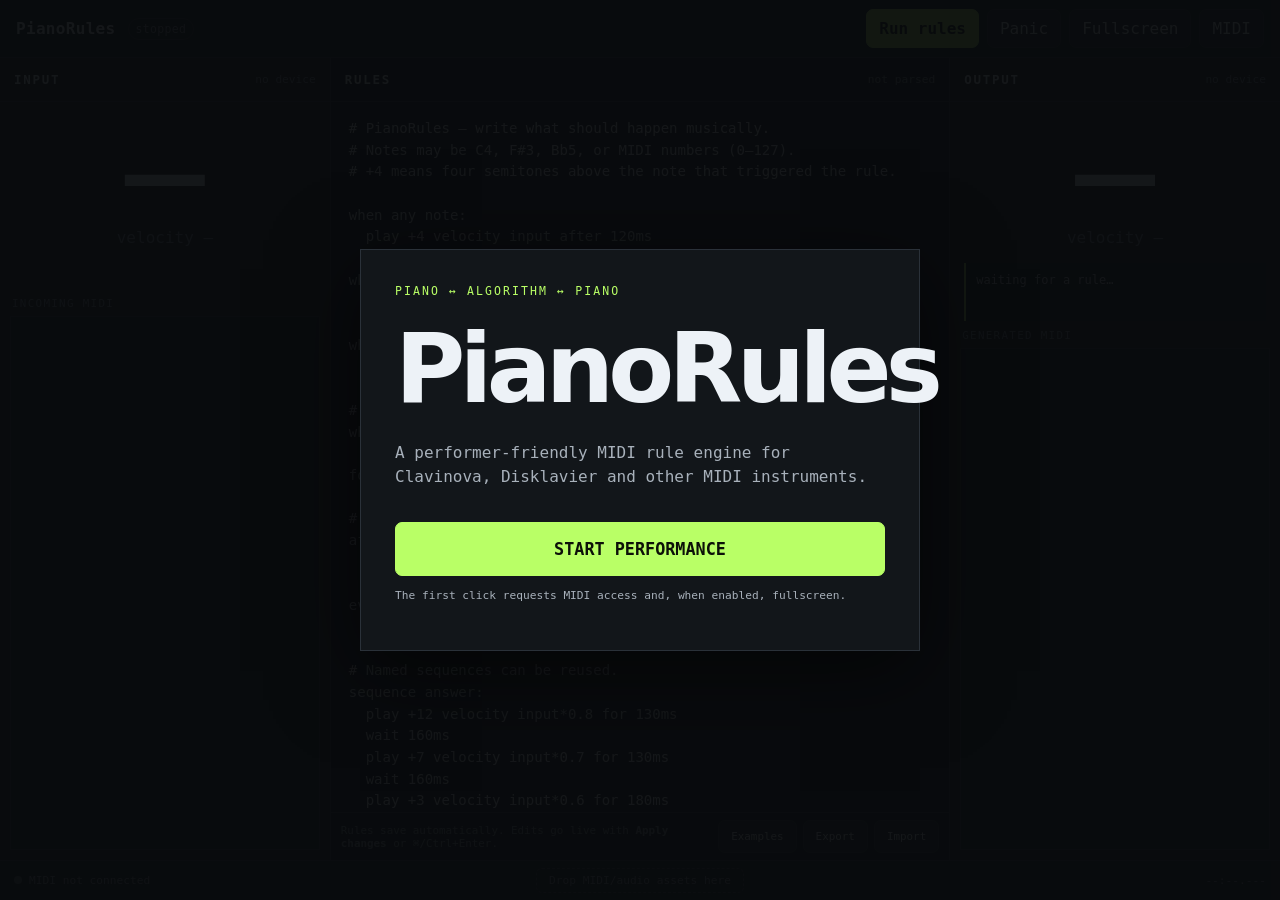
==== index.html @ c89cb998 "prototype v2" ====
<!doctype html>
<html lang="en">
<head>
  <meta charset="utf-8" />
  <meta name="viewport" content="width=device-width,initial-scale=1,viewport-fit=cover" />
  <meta name="theme-color" content="#0d0f12" />
  <title>PianoRules — browser MIDI rule engine</title>
  <link rel="stylesheet" href="styles.css" />
</head>
<body>
  <div id="startOverlay" class="start-overlay">
    <div class="start-card">
      <div class="eyebrow">PIANO ↔ ALGORITHM ↔ PIANO</div>
      <h1>PianoRules</h1>
      <p>A performer-friendly MIDI rule engine for Clavinova, Disklavier and other MIDI instruments.</p>
      <button id="startButton" class="primary huge">START PERFORMANCE</button>
      <p class="small">The first click requests MIDI access and, when enabled, fullscreen.</p>
      <div id="startError" class="error"></div>
    </div>
  </div>

  <header>
    <div class="brand">
      <strong>PianoRules</strong>
      <span id="engineStatus" class="status stopped">stopped</span>
    </div>
    <div class="toolbar">
      <button id="runButton" class="primary">Run rules</button>
      <button id="panicButton">Panic</button>
      <button id="fullscreenButton">Fullscreen</button>
      <button id="settingsButton">MIDI</button>
    </div>
  </header>

  <main class="workspace">
    <section class="panel monitor-panel">
      <div class="panel-title">
        <h2>INPUT</h2>
        <span id="inputDeviceLabel">no device</span>
      </div>
      <div id="inputHero" class="hero-note">—</div>
      <div id="inputVelocity" class="hero-sub">velocity —</div>
      <div id="heldNotes" class="chips"></div>
      <div class="log-title">incoming MIDI</div>
      <div id="inputLog" class="log"></div>
    </section>

    <section class="panel editor-panel">
      <div class="panel-title">
        <h2>RULES</h2>
        <span id="parseStatus">not parsed</span>
      </div>
      <textarea id="editor" spellcheck="false" aria-label="PianoRules editor"></textarea>
      <div class="editor-footer">
        <span>Rules save automatically. Edits go live with <strong>Apply changes</strong> or ⌘/Ctrl+Enter.</span>
        <div>
          <button id="examplesButton">Examples</button>
          <button id="exportButton">Export</button>
          <label class="button-label">Import<input id="importInput" type="file" accept=".rules,.txt,text/plain" /></label>
        </div>
      </div>
      <div id="diagnostics" class="diagnostics"></div>
    </section>

    <section class="panel monitor-panel">
      <div class="panel-title">
        <h2>OUTPUT</h2>
        <span id="outputDeviceLabel">no device</span>
      </div>
      <div id="outputHero" class="hero-note">—</div>
      <div id="outputVelocity" class="hero-sub">velocity —</div>
      <div id="ruleFired" class="rule-fired">waiting for a rule…</div>
      <div class="log-title">generated MIDI</div>
      <div id="outputLog" class="log"></div>
    </section>
  </main>

  <footer>
    <div><span class="dot" id="midiDot"></span><span id="midiFooter">MIDI not connected</span></div>
    <div id="assetDrop" class="asset-drop" title="Drop .mid or audio files here">Drop MIDI/audio assets here</div>
    <div id="clock">00:00.000</div>
  </footer>

  <dialog id="settingsDialog">
    <form method="dialog" class="dialog-card">
      <div class="dialog-title"><h2>MIDI setup</h2><button value="cancel" aria-label="Close">×</button></div>
      <label>Input device<select id="inputSelect"></select></label>
      <label>Output device<select id="outputSelect"></select></label>
      <label>Input channel<select id="inputChannel"><option value="all">All channels</option></select></label>
      <label>Output channel<select id="outputChannel"></select></label>
      <label class="check"><input id="fullscreenPreference" type="checkbox" /> Enter fullscreen when performance starts</label>
      <label class="check"><input id="echoGuard" type="checkbox" checked /> Ignore likely MIDI feedback from generated notes</label>
      <label>Echo-guard window <input id="echoGuardMs" type="number" min="0" max="1000" step="10" value="100" /> ms</label>
      <div class="hint">Configuration is remembered locally. If a device ID changes, PianoRules falls back to matching its name/manufacturer.</div>
      <button id="refreshMidiButton" type="button">Refresh MIDI devices</button>
    </form>
  </dialog>

  <dialog id="examplesDialog">
    <form method="dialog" class="dialog-card examples-card">
      <div class="dialog-title"><h2>Rule examples</h2><button value="cancel" aria-label="Close">×</button></div>
      <div id="examplesList"></div>
    </form>
  </dialog>

  <script type="module" src="app.js"></script>
</body>
</html>
---- styles.css ----
:root {
  color-scheme: dark;
  --bg: #0d0f12;
  --panel: #14181d;
  --panel2: #101317;
  --line: #2a3139;
  --text: #edf2f7;
  --muted: #85909c;
  --accent: #b9ff66;
  --danger: #ff6b6b;
  --ok: #7ef29a;
}
* { box-sizing: border-box; }
html, body { margin:0; width:100%; height:100%; overflow:hidden; background:var(--bg); color:var(--text); font-family: ui-monospace, SFMono-Regular, Menlo, Monaco, Consolas, monospace; }
button, select, input, textarea { font: inherit; }
button, .button-label { border:1px solid var(--line); color:var(--text); background:#1a2026; padding:.55rem .75rem; border-radius:7px; cursor:pointer; }
button:hover, .button-label:hover { border-color:#596573; }
button.primary { background:var(--accent); color:#0c1008; border-color:var(--accent); font-weight:800; }
button.huge { font-size:1.05rem; padding:1rem 1.4rem; width:100%; margin-top:1rem; }
header { height:58px; display:flex; align-items:center; justify-content:space-between; border-bottom:1px solid var(--line); padding:0 16px; background:#101317; }
.brand { display:flex; gap:12px; align-items:center; letter-spacing:.02em; }
.status { font-size:.72rem; padding:3px 7px; border-radius:999px; border:1px solid var(--line); color:var(--muted); }
.status.running { color:var(--ok); border-color:#2c6440; }
.toolbar { display:flex; gap:8px; }
.workspace { height:calc(100vh - 98px); display:grid; grid-template-columns:minmax(230px,.8fr) minmax(420px,1.5fr) minmax(230px,.8fr); gap:1px; background:var(--line); }
.panel { min-width:0; min-height:0; background:var(--panel); display:flex; flex-direction:column; }
.panel-title { height:44px; flex:0 0 44px; display:flex; align-items:center; justify-content:space-between; padding:0 14px; border-bottom:1px solid var(--line); }
.panel-title h2 { font-size:.78rem; margin:0; letter-spacing:.14em; }
.panel-title span { color:var(--muted); font-size:.7rem; overflow:hidden; text-overflow:ellipsis; white-space:nowrap; max-width:65%; }
.monitor-panel { padding-bottom:10px; }
.hero-note { font-family: ui-sans-serif, system-ui, sans-serif; font-size:clamp(3rem,7vw,7rem); font-weight:900; text-align:center; line-height:1; margin-top:28px; }
.hero-sub { text-align:center; color:var(--muted); margin-top:8px; }
.chips { min-height:42px; padding:13px; display:flex; flex-wrap:wrap; justify-content:center; align-content:flex-start; gap:6px; }
.chip { border:1px solid var(--line); background:var(--panel2); border-radius:999px; padding:4px 7px; font-size:.72rem; }
.rule-fired { min-height:58px; margin:16px 14px 0; padding:10px; border-left:2px solid var(--accent); background:var(--panel2); color:#cbd5df; font-size:.75rem; overflow:auto; }
.log-title { color:var(--muted); font-size:.68rem; text-transform:uppercase; letter-spacing:.12em; margin:8px 12px 6px; }
.log { flex:1; overflow:auto; margin:0 10px; background:var(--panel2); border:1px solid var(--line); padding:7px; font-size:.69rem; line-height:1.5; }
.log-row { display:grid; grid-template-columns:72px 1fr; gap:8px; border-bottom:1px solid #1c2228; padding:2px 0; }
.log-row .time { color:#65717d; }
.editor-panel { background:#0f1216; }
#editor { flex:1; resize:none; border:0; outline:0; background:#0f1216; color:#e8edf2; padding:16px 18px; font-size:14px; line-height:1.55; tab-size:2; }
.editor-footer { min-height:45px; border-top:1px solid var(--line); display:flex; align-items:center; justify-content:space-between; gap:10px; padding:7px 10px; color:var(--muted); font-size:.68rem; }
.editor-footer > div { display:flex; gap:6px; }
.button-label input { display:none; }
.diagnostics { max-height:110px; overflow:auto; border-top:1px solid var(--line); color:#ffb0b0; background:#1c1113; font-size:.7rem; padding:0 12px; }
.diagnostics:empty { display:none; }
footer { height:40px; display:grid; grid-template-columns:1fr 1fr 1fr; align-items:center; padding:0 14px; border-top:1px solid var(--line); color:var(--muted); font-size:.7rem; background:#101317; }
footer > :nth-child(2) { justify-self:center; }
footer > :last-child { justify-self:end; }
.dot { width:8px; height:8px; border-radius:50%; background:#59636d; display:inline-block; margin-right:7px; }
.dot.on { background:var(--ok); box-shadow:0 0 10px #7ef29a88; }
.asset-drop { padding:5px 12px; border:1px dashed #39424c; border-radius:6px; }
.asset-drop.drag { border-color:var(--accent); color:var(--accent); }
.start-overlay { position:fixed; z-index:100; inset:0; background:#090b0df2; display:grid; place-items:center; }
.start-overlay.hidden { display:none; }
.start-card { width:min(560px,90vw); border:1px solid var(--line); padding:34px; background:#12161a; box-shadow:0 20px 80px #0008; }
.start-card h1 { font-family:ui-sans-serif,system-ui,sans-serif; font-size:clamp(2.6rem,8vw,6rem); margin:.15em 0; letter-spacing:-.06em; }
.start-card p { color:#a8b1bb; line-height:1.55; }
.eyebrow { color:var(--accent); font-size:.72rem; letter-spacing:.18em; }
.small { font-size:.7rem; }
.error { color:#ff9b9b; margin-top:10px; font-size:.78rem; }
dialog { border:1px solid var(--line); border-radius:10px; color:var(--text); background:#12161a; padding:0; width:min(560px,92vw); box-shadow:0 30px 100px #000c; }
dialog::backdrop { background:#000a; }
.dialog-card { padding:18px; display:flex; flex-direction:column; gap:14px; }
.dialog-title { display:flex; justify-content:space-between; align-items:center; border-bottom:1px solid var(--line); padding-bottom:10px; }
.dialog-title h2 { margin:0; font-size:1rem; }
.dialog-title button { border:0; background:transparent; font-size:1.4rem; }
.dialog-card label { display:grid; grid-template-columns:150px 1fr; align-items:center; gap:10px; font-size:.8rem; }
.dialog-card select, .dialog-card input[type=number] { background:#0f1216; color:var(--text); border:1px solid var(--line); border-radius:6px; padding:8px; width:100%; }
.dialog-card label.check { grid-template-columns:auto 1fr; }
.hint { color:var(--muted); font-size:.7rem; line-height:1.45; }
.example { padding:12px 0; border-bottom:1px solid var(--line); }
.example h3 { font-size:.82rem; margin:0 0 6px; }
.example pre { margin:0 0 8px; padding:8px; background:#0d1013; overflow:auto; color:#b9c4cf; font-size:.7rem; }
@media (max-width: 900px) {
  .workspace { grid-template-columns:1fr 1.4fr; }
  .workspace > :last-child { display:none; }
}
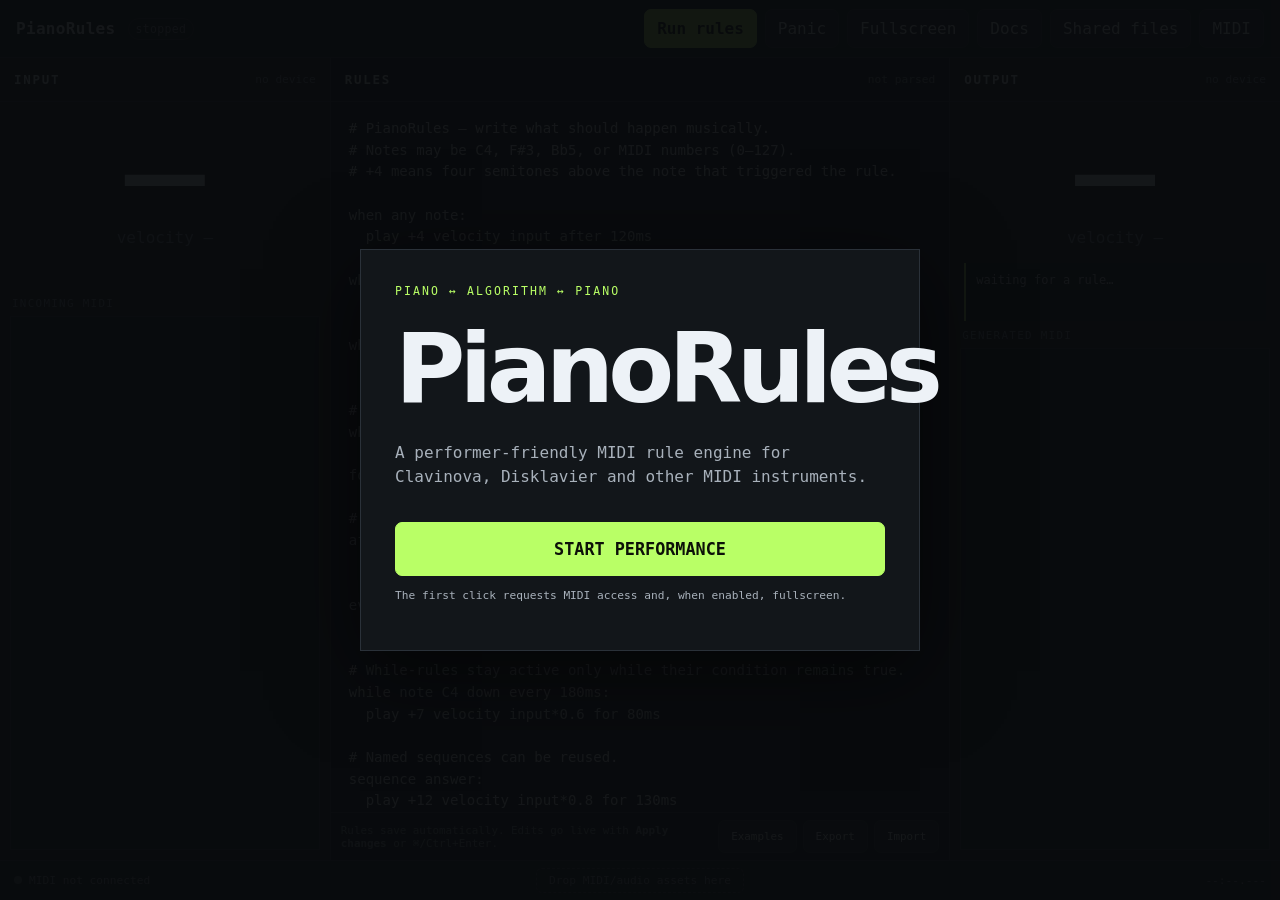
==== commit 67c1be5c: "prototype v3 docs" ====
--- a/index.html
+++ b/index.html
@@ -28,6 +28,8 @@
       <button id="runButton" class="primary">Run rules</button>
       <button id="panicButton">Panic</button>
       <button id="fullscreenButton">Fullscreen</button>
+      <a class="button-link" href="docs/" target="_blank" rel="noopener">Docs</a>
+      <a class="button-link" href="https://drive.google.com/drive/folders/13X9AR03kODoQFeSk52oS9WSVNPSqHkpw?usp=sharing" target="_blank" rel="noopener">Shared files</a>
       <button id="settingsButton">MIDI</button>
     </div>
   </header>
--- a/styles.css
+++ b/styles.css
@@ -13,8 +13,8 @@
 * { box-sizing: border-box; }
 html, body { margin:0; width:100%; height:100%; overflow:hidden; background:var(--bg); color:var(--text); font-family: ui-monospace, SFMono-Regular, Menlo, Monaco, Consolas, monospace; }
 button, select, input, textarea { font: inherit; }
-button, .button-label { border:1px solid var(--line); color:var(--text); background:#1a2026; padding:.55rem .75rem; border-radius:7px; cursor:pointer; }
-button:hover, .button-label:hover { border-color:#596573; }
+button, .button-label, .button-link { border:1px solid var(--line); color:var(--text); background:#1a2026; padding:.55rem .75rem; border-radius:7px; cursor:pointer; text-decoration:none; display:inline-block; }
+button:hover, .button-label:hover, .button-link:hover { border-color:#596573; }
 button.primary { background:var(--accent); color:#0c1008; border-color:var(--accent); font-weight:800; }
 button.huge { font-size:1.05rem; padding:1rem 1.4rem; width:100%; margin-top:1rem; }
 header { height:58px; display:flex; align-items:center; justify-content:space-between; border-bottom:1px solid var(--line); padding:0 16px; background:#101317; }
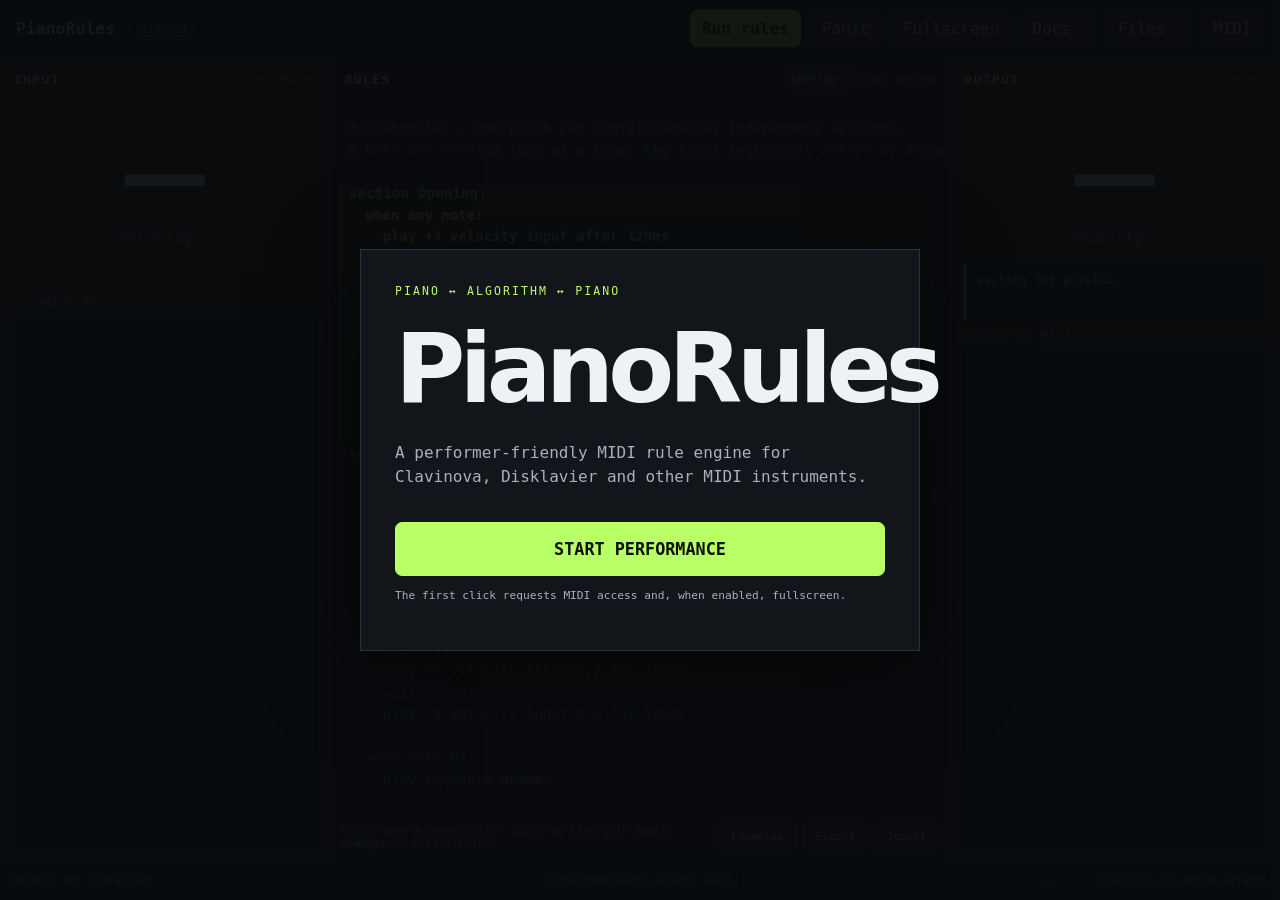
==== commit 72715408: "prototype v5 multisection" ====
--- a/index.html
+++ b/index.html
@@ -28,8 +28,8 @@
       <button id="runButton" class="primary">Run rules</button>
       <button id="panicButton">Panic</button>
       <button id="fullscreenButton">Fullscreen</button>
-      <a class="button-link" href="docs/" target="_blank" rel="noopener">Docs</a>
-      <a class="button-link" href="https://drive.google.com/drive/folders/13X9AR03kODoQFeSk52oS9WSVNPSqHkpw?usp=sharing" target="_blank" rel="noopener">Shared files</a>
+      <a class="toolbar-button" href="docs/" target="_blank" rel="noopener"><span>Docs</span><span class="toolbar-icon">↗</span></a>
+      <a class="toolbar-button" href="https://drive.google.com/drive/folders/13X9AR03kODoQFeSk52oS9WSVNPSqHkpw?usp=sharing" target="_blank" rel="noopener"><span>Files</span><span class="toolbar-icon">↗</span></a>
       <button id="settingsButton">MIDI</button>
     </div>
   </header>
@@ -50,9 +50,15 @@
     <section class="panel editor-panel">
       <div class="panel-title">
         <h2>RULES</h2>
-        <span id="parseStatus">not parsed</span>
+        <div class="panel-meta">
+          <span id="activeSectionBadge" class="section-badge">section —</span>
+          <span id="parseStatus">not parsed</span>
+        </div>
       </div>
-      <textarea id="editor" spellcheck="false" aria-label="PianoRules editor"></textarea>
+      <div class="editor-wrap">
+        <pre id="editorHighlight" class="editor-highlight" aria-hidden="true"></pre>
+        <textarea id="editor" wrap="off" spellcheck="false" aria-label="PianoRules editor"></textarea>
+      </div>
       <div class="editor-footer">
         <span>Rules save automatically. Edits go live with <strong>Apply changes</strong> or ⌘/Ctrl+Enter.</span>
         <div>
@@ -80,7 +86,7 @@
   <footer>
     <div><span class="dot" id="midiDot"></span><span id="midiFooter">MIDI not connected</span></div>
     <div id="assetDrop" class="asset-drop" title="Drop .mid or audio files here">Drop MIDI/audio assets here</div>
-    <div id="clock">00:00.000</div>
+    <div class="footer-end"><span id="clock">00:00.000</span><span class="footer-credit">PianoRules by <a href="https://muk.ac.at/studienangebot/lehrende/details/adrian-artacho.html" target="_blank" rel="noopener">Adrián Artacho</a></span></div>
   </footer>
 
   <dialog id="settingsDialog">
--- a/styles.css
+++ b/styles.css
@@ -76,3 +76,33 @@
   .workspace { grid-template-columns:1fr 1.4fr; }
   .workspace > :last-child { display:none; }
 }
+
+/* v4 — sections, highlighted editor, and unified toolbar */
+.toolbar > button, .toolbar > .toolbar-button {
+  min-height:34px; display:inline-flex; align-items:center; justify-content:center; gap:7px;
+  padding:.5rem .72rem; border:1px solid var(--line); border-radius:7px;
+  color:var(--text); background:#1a2026; text-decoration:none; cursor:pointer;
+}
+.toolbar > button:hover, .toolbar > .toolbar-button:hover { border-color:#667383; background:#20272e; }
+.toolbar > button.primary { background:var(--accent); color:#0c1008; border-color:var(--accent); }
+.toolbar-icon { color:var(--muted); font-size:.72rem; transform:translateY(-1px); }
+.panel-meta { display:flex; align-items:center; justify-content:flex-end; gap:9px; min-width:0; max-width:78%; }
+.panel-title .panel-meta span { max-width:none; }
+.section-badge { color:var(--accent) !important; border:1px solid #405b29; background:#151d10; border-radius:999px; padding:3px 7px; }
+.editor-wrap { position:relative; flex:1; min-height:0; overflow:hidden; background:#0f1216; }
+#editor, .editor-highlight {
+  position:absolute; inset:0; width:100%; height:100%; margin:0; border:0;
+  padding:16px 18px; font:14px/1.55 ui-monospace,SFMono-Regular,Menlo,Monaco,Consolas,monospace;
+  tab-size:2; white-space:pre; overflow:auto;
+}
+.editor-highlight { pointer-events:none; color:#75808b; background:#0f1216; z-index:0; }
+.editor-highlight .editor-line { display:block; min-height:1.55em; padding:0 4px; margin:0 -4px; }
+.editor-highlight .editor-line.active-section { color:#f0f5f8; font-weight:800; background:#b9ff6609; border-left:2px solid #b9ff6655; padding-left:8px; margin-left:-10px; }
+.editor-highlight .editor-line.section-header { color:#b9ff66; letter-spacing:.015em; }
+#editor { z-index:1; resize:none; outline:0; background:transparent; color:rgba(232,237,242,.055); caret-color:#edf2f7; }
+#editor::selection { background:#6288aa88; color:transparent; }
+.footer-end { display:flex; align-items:center; justify-content:flex-end; gap:14px; min-width:0; }
+.footer-credit { color:#66717c; white-space:nowrap; font-size:.62rem; }
+.footer-credit a { color:#8f9ba7; text-decoration:none; }
+.footer-credit a:hover { color:var(--accent); }
+@media (max-width:1100px){ .footer-credit{display:none;} }
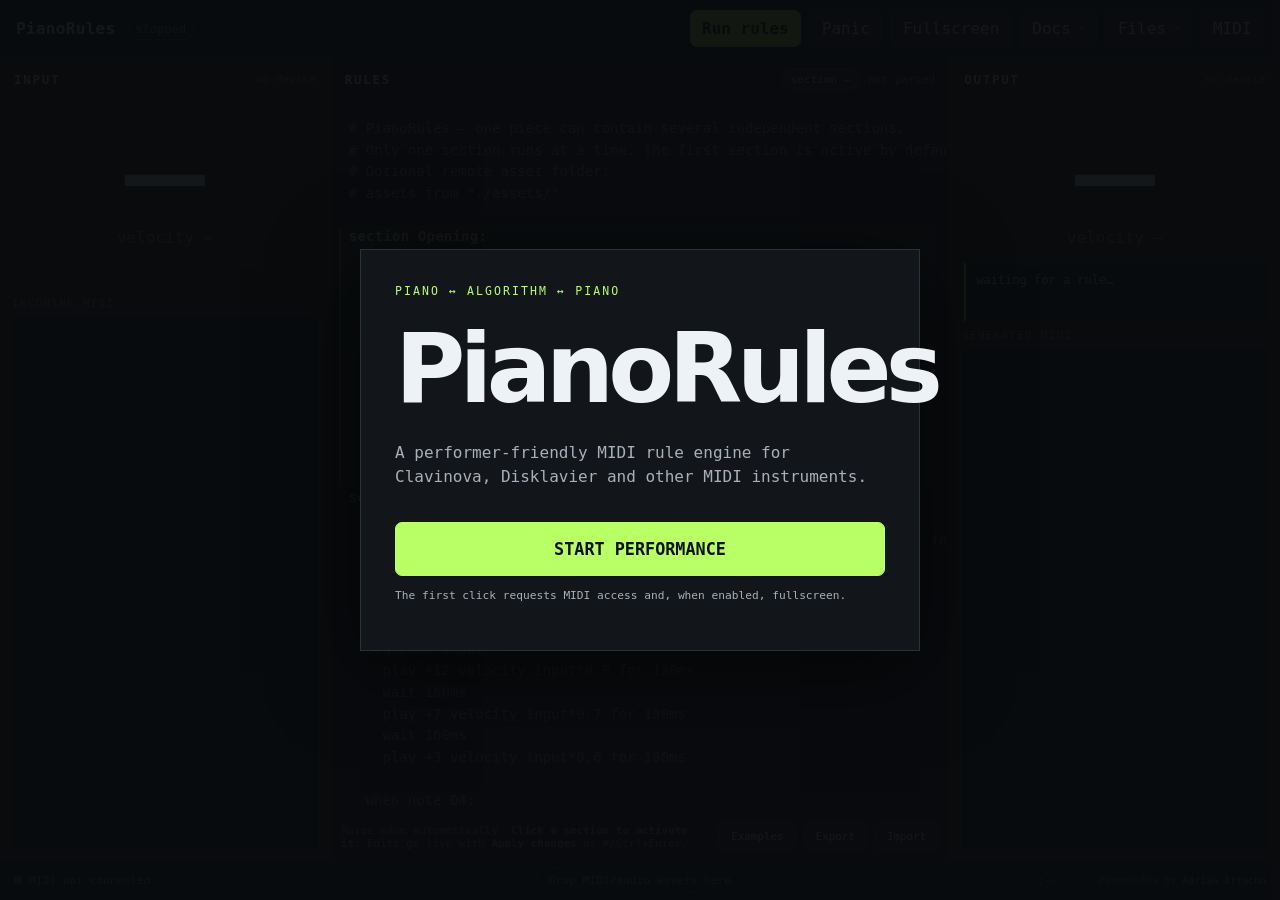
==== commit f7ab4826: "v5" ====
--- a/index.html
+++ b/index.html
@@ -51,7 +51,7 @@
       <div class="panel-title">
         <h2>RULES</h2>
         <div class="panel-meta">
-          <span id="activeSectionBadge" class="section-badge">section —</span>
+          <span id="activeSectionBadge" class="section-badge" title="Click another section in the editor to activate it">section —</span>
           <span id="parseStatus">not parsed</span>
         </div>
       </div>
@@ -60,7 +60,7 @@
         <textarea id="editor" wrap="off" spellcheck="false" aria-label="PianoRules editor"></textarea>
       </div>
       <div class="editor-footer">
-        <span>Rules save automatically. Edits go live with <strong>Apply changes</strong> or ⌘/Ctrl+Enter.</span>
+        <span>Rules save automatically. <strong>Click a section to activate it.</strong> Edits go live with <strong>Apply changes</strong> or ⌘/Ctrl+Enter.</span>
         <div>
           <button id="examplesButton">Examples</button>
           <button id="exportButton">Export</button>
@@ -85,7 +85,7 @@
 
   <footer>
     <div><span class="dot" id="midiDot"></span><span id="midiFooter">MIDI not connected</span></div>
-    <div id="assetDrop" class="asset-drop" title="Drop .mid or audio files here">Drop MIDI/audio assets here</div>
+    <div id="assetDrop" class="asset-drop" title="Drop .mid or audio files here; remote assets declared in rules preload on Run">Drop MIDI/audio assets here</div>
     <div class="footer-end"><span id="clock">00:00.000</span><span class="footer-credit">PianoRules by <a href="https://muk.ac.at/studienangebot/lehrende/details/adrian-artacho.html" target="_blank" rel="noopener">Adrián Artacho</a></span></div>
   </footer>
 
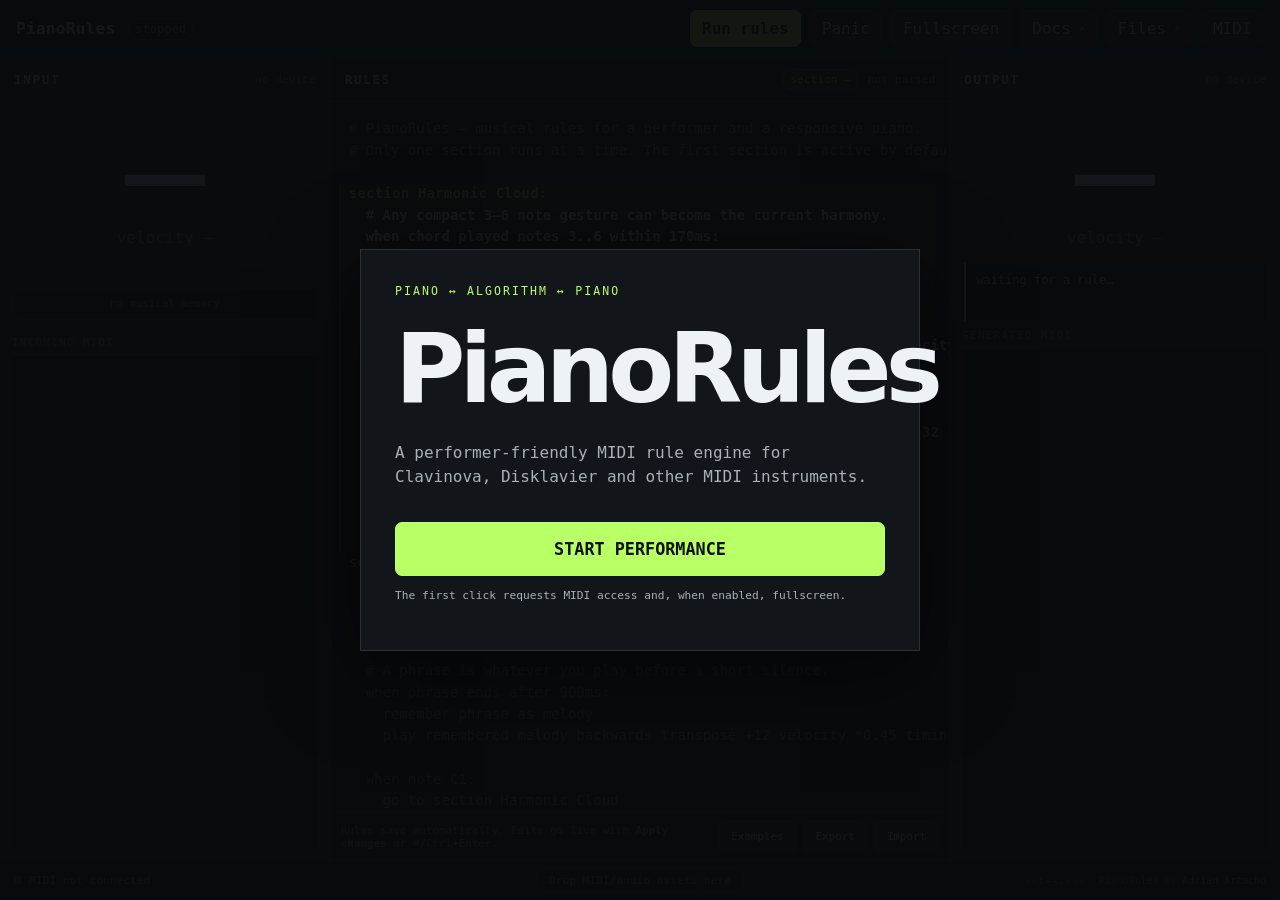
==== commit 3514597d: "Harmonic machines grammar" ====
--- a/index.html
+++ b/index.html
@@ -22,6 +22,7 @@
   <header>
     <div class="brand">
       <strong>PianoRules</strong>
+      <span id="rulesetBadge" class="ruleset-badge" hidden></span>
       <span id="engineStatus" class="status stopped">stopped</span>
     </div>
     <div class="toolbar">
@@ -43,6 +44,7 @@
       <div id="inputHero" class="hero-note">—</div>
       <div id="inputVelocity" class="hero-sub">velocity —</div>
       <div id="heldNotes" class="chips"></div>
+      <div id="memoryStatus" class="memory-status">no musical memory</div>
       <div class="log-title">incoming MIDI</div>
       <div id="inputLog" class="log"></div>
     </section>
@@ -51,7 +53,7 @@
       <div class="panel-title">
         <h2>RULES</h2>
         <div class="panel-meta">
-          <span id="activeSectionBadge" class="section-badge" title="Click another section in the editor to activate it">section —</span>
+          <span id="activeSectionBadge" class="section-badge">section —</span>
           <span id="parseStatus">not parsed</span>
         </div>
       </div>
@@ -60,7 +62,7 @@
         <textarea id="editor" wrap="off" spellcheck="false" aria-label="PianoRules editor"></textarea>
       </div>
       <div class="editor-footer">
-        <span>Rules save automatically. <strong>Click a section to activate it.</strong> Edits go live with <strong>Apply changes</strong> or ⌘/Ctrl+Enter.</span>
+        <span>Rules save automatically. Edits go live with <strong>Apply changes</strong> or ⌘/Ctrl+Enter.</span>
         <div>
           <button id="examplesButton">Examples</button>
           <button id="exportButton">Export</button>
@@ -85,7 +87,7 @@
 
   <footer>
     <div><span class="dot" id="midiDot"></span><span id="midiFooter">MIDI not connected</span></div>
-    <div id="assetDrop" class="asset-drop" title="Drop .mid or audio files here; remote assets declared in rules preload on Run">Drop MIDI/audio assets here</div>
+    <div id="assetDrop" class="asset-drop" title="Drop .mid or audio files here">Drop MIDI/audio assets here</div>
     <div class="footer-end"><span id="clock">00:00.000</span><span class="footer-credit">PianoRules by <a href="https://muk.ac.at/studienangebot/lehrende/details/adrian-artacho.html" target="_blank" rel="noopener">Adrián Artacho</a></span></div>
   </footer>
 
@@ -94,6 +96,7 @@
       <div class="dialog-title"><h2>MIDI setup</h2><button value="cancel" aria-label="Close">×</button></div>
       <label>Input device<select id="inputSelect"></select></label>
       <label>Output device<select id="outputSelect"></select></label>
+      <div class="hint">For quick testing, choose <strong>Browser preview piano</strong>. It makes sound directly in the page without a Disklavier, virtual MIDI port, or DAW.</div>
       <label>Input channel<select id="inputChannel"><option value="all">All channels</option></select></label>
       <label>Output channel<select id="outputChannel"></select></label>
       <label class="check"><input id="fullscreenPreference" type="checkbox" /> Enter fullscreen when performance starts</label>
--- a/styles.css
+++ b/styles.css
@@ -106,3 +106,8 @@
 .footer-credit a { color:#8f9ba7; text-decoration:none; }
 .footer-credit a:hover { color:var(--accent); }
 @media (max-width:1100px){ .footer-credit{display:none;} }
+
+/* v5 — musical memory + shared ruleset badge */
+.ruleset-badge { font-size:.68rem; color:#d7e4ef; border:1px solid #3b4651; background:#171d23; border-radius:999px; padding:3px 7px; max-width:180px; overflow:hidden; text-overflow:ellipsis; white-space:nowrap; }
+.memory-status { margin:0 13px 8px; padding:7px 9px; min-height:31px; border:1px solid #252d35; border-radius:6px; background:#11151a; color:#7f8b97; font-size:.67rem; line-height:1.35; text-align:center; overflow:auto; max-height:64px; }
+.memory-status:not(:empty) { scrollbar-width:thin; }
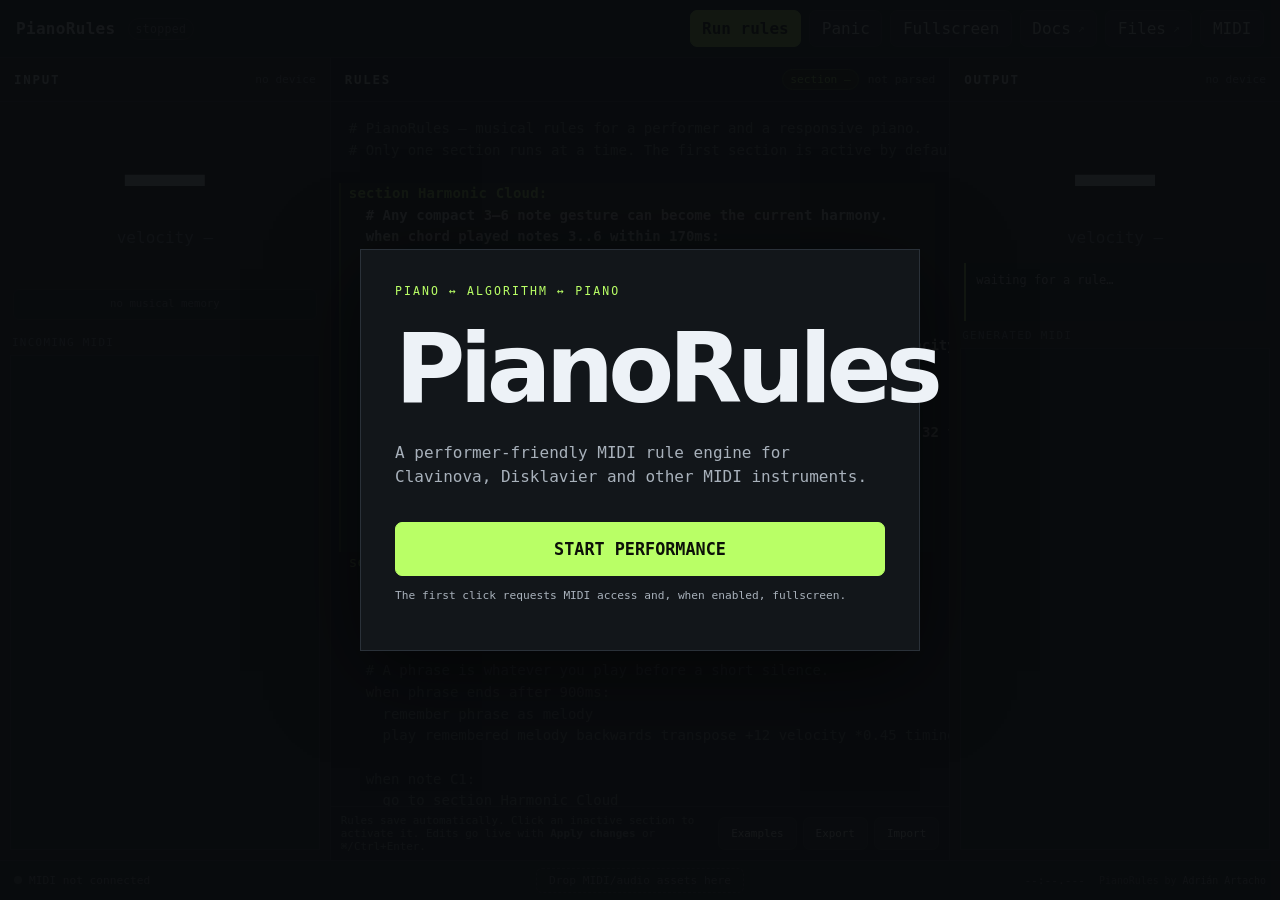
==== commit a42889ae: "v5.1" ====
--- a/index.html
+++ b/index.html
@@ -62,7 +62,7 @@
         <textarea id="editor" wrap="off" spellcheck="false" aria-label="PianoRules editor"></textarea>
       </div>
       <div class="editor-footer">
-        <span>Rules save automatically. Edits go live with <strong>Apply changes</strong> or ⌘/Ctrl+Enter.</span>
+        <span>Rules save automatically. Click an inactive section to activate it. Edits go live with <strong>Apply changes</strong> or ⌘/Ctrl+Enter.</span>
         <div>
           <button id="examplesButton">Examples</button>
           <button id="exportButton">Export</button>
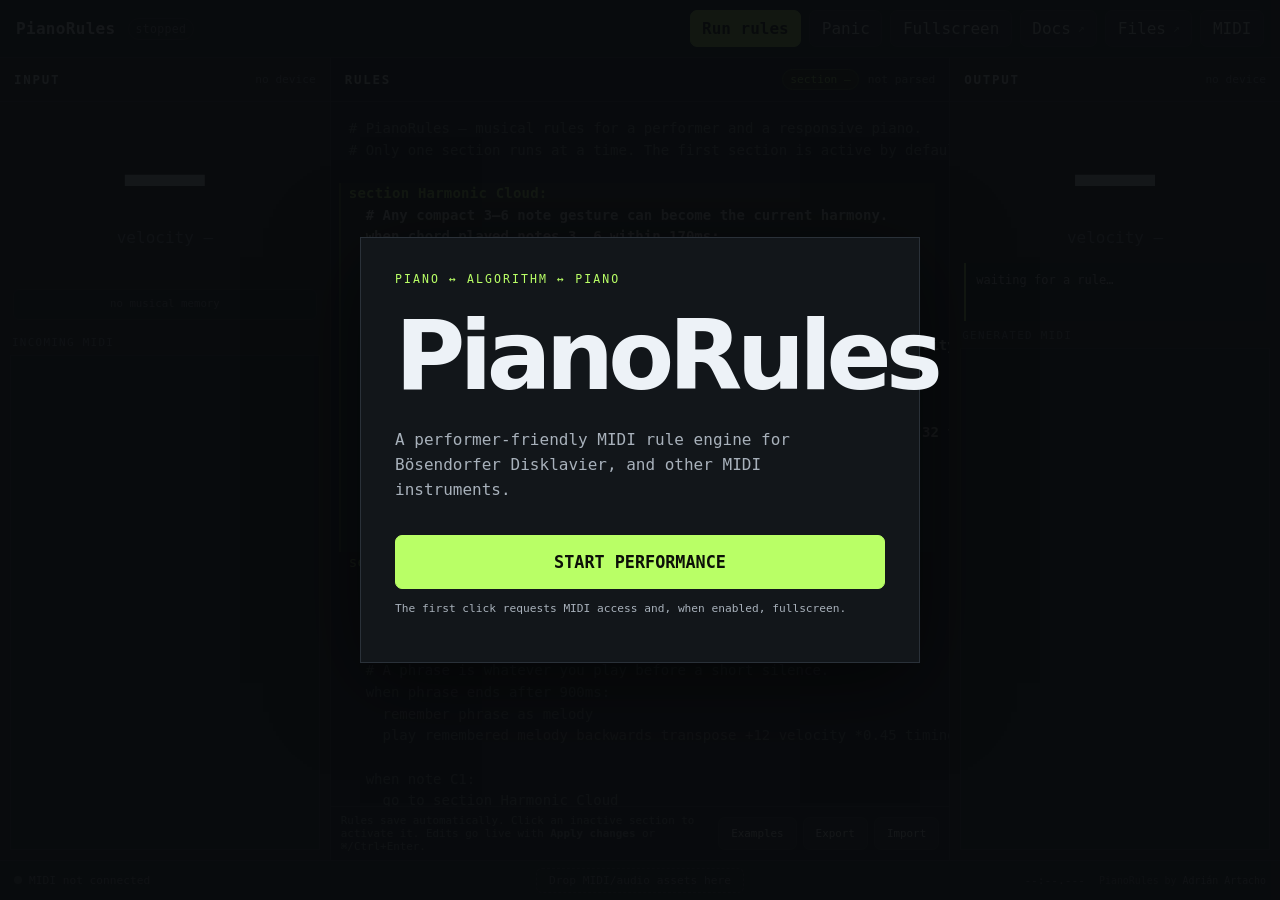
==== commit 97249f6e: "Update description of MIDI rule engine" ====
--- a/index.html
+++ b/index.html
@@ -12,7 +12,7 @@
     <div class="start-card">
       <div class="eyebrow">PIANO ↔ ALGORITHM ↔ PIANO</div>
       <h1>PianoRules</h1>
-      <p>A performer-friendly MIDI rule engine for Clavinova, Disklavier and other MIDI instruments.</p>
+      <p>A performer-friendly MIDI rule engine for Bösendorfer Disklavier, and other MIDI instruments.</p>
       <button id="startButton" class="primary huge">START PERFORMANCE</button>
       <p class="small">The first click requests MIDI access and, when enabled, fullscreen.</p>
       <div id="startError" class="error"></div>
